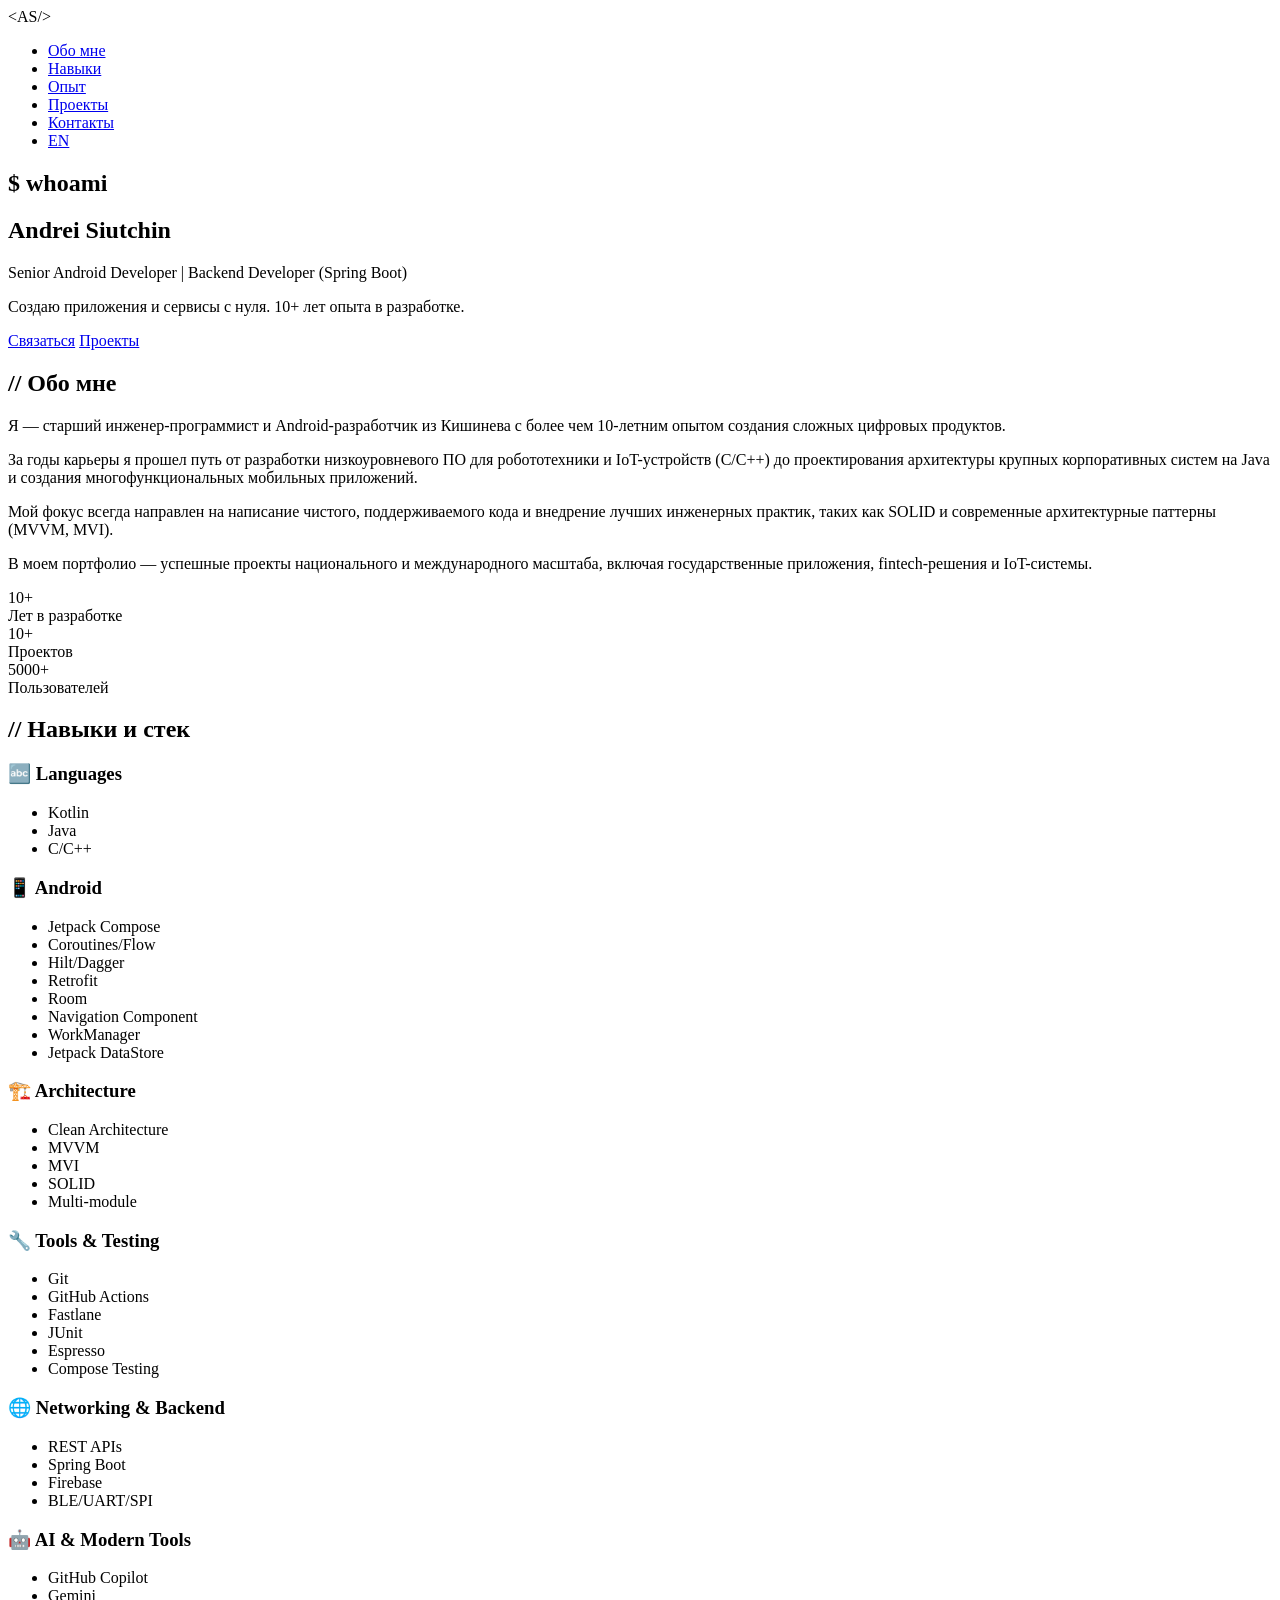
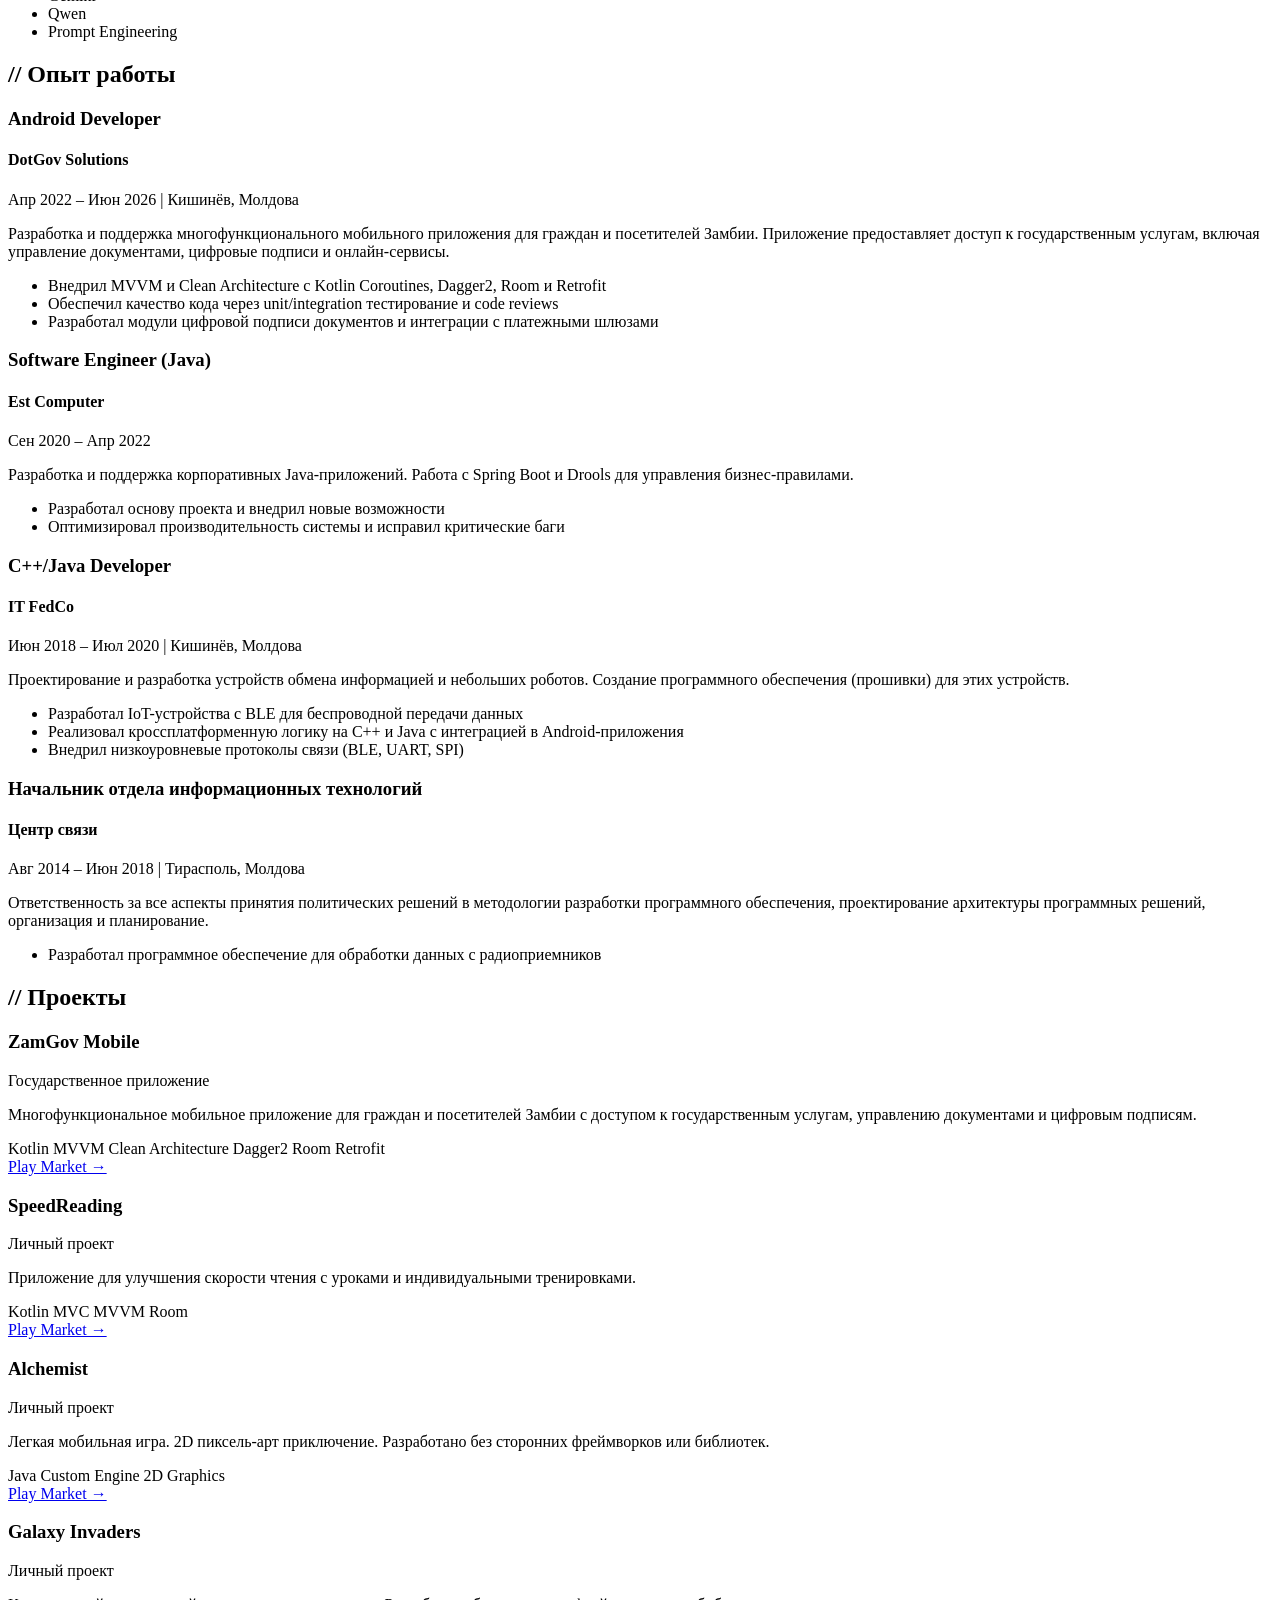
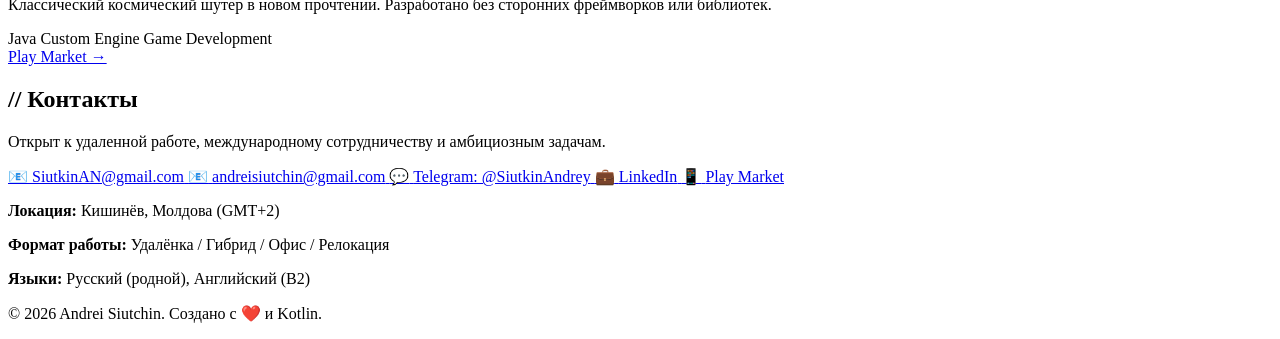
==== ru/index.html @ 3bee0f53 "Add personal portfolio HTML file This HTML file serves as a personal portfolio for Andrei Siutchin, " ====
<!DOCTYPE html>
<html lang="ru">
<head>
    <meta charset="UTF-8">
    <meta name="viewport" content="width=device-width, initial-scale=1.0">
    <meta name="description" content="Andrei Siutchin - Senior Android Developer с 10+ летним опытом. Kotlin, Java, Clean Architecture, IoT.">
    <title>Andrei Siutchin - Senior Android Developer</title>
    <link rel="stylesheet" href="style.css">
</head>
<body>
    <header>
        <nav>
            <div class="logo">&lt;AS/&gt;</div>
            <ul class="nav-links">
                <li><a href="#about">Обо мне</a></li>
                <li><a href="#skills">Навыки</a></li>
                <li><a href="#experience">Опыт</a></li>
                <li><a href="#projects">Проекты</a></li>
                <li><a href="#contact">Контакты</a></li>
                <li><a href="../index.html" class="lang-switch">EN</a></li>
            </ul>
        </nav>
    </header>

    <section id="hero" class="hero">
        <div class="hero-content">
            <h1 class="terminal-prompt">$ whoami</h1>
            <h2>Andrei Siutchin</h2>
            <p class="tagline">Senior Android Developer | Backend Developer (Spring Boot)</p>
            <p class="subtitle">Создаю приложения и сервисы с нуля. 10+ лет опыта в разработке.</p>
            <div class="cta-buttons">
                <a href="#contact" class="btn btn-primary">Связаться</a>
                <a href="#projects" class="btn btn-secondary">Проекты</a>
            </div>
        </div>
    </section>

    <section id="about" class="about">
        <div class="container">
            <h2 class="section-title"><span class="comment">// Обо мне</span></h2>
            <div class="about-content">
                <div class="about-text">
                    <p>Я — старший инженер-программист и Android-разработчик из Кишинева с более чем 10-летним опытом создания сложных цифровых продуктов.</p>
                    <p>За годы карьеры я прошел путь от разработки низкоуровневого ПО для робототехники и IoT-устройств (C/C++) до проектирования архитектуры крупных корпоративных систем на Java и создания многофункциональных мобильных приложений.</p>
                    <p>Мой фокус всегда направлен на написание чистого, поддерживаемого кода и внедрение лучших инженерных практик, таких как SOLID и современные архитектурные паттерны (MVVM, MVI).</p>
                    <p>В моем портфолио — успешные проекты национального и международного масштаба, включая государственные приложения, fintech-решения и IoT-системы.</p>
                </div>
                <div class="about-stats">
                    <div class="stat-card">
                        <div class="stat-number">10+</div>
                        <div class="stat-label">Лет в разработке</div>
                    </div>
                    <div class="stat-card">
                        <div class="stat-number">10+</div>
                        <div class="stat-label">Проектов</div>
                    </div>
                    <div class="stat-card">
                        <div class="stat-number">5000+</div>
                        <div class="stat-label">Пользователей</div>
                    </div>
                </div>
            </div>
        </div>
    </section>

    <section id="skills" class="skills">
        <div class="container">
            <h2 class="section-title"><span class="comment">// Навыки и стек</span></h2>
            <div class="skills-grid">
                <div class="skill-category">
                    <h3>🔤 Languages</h3>
                    <ul>
                        <li>Kotlin</li>
                        <li>Java</li>
                        <li>C/C++</li>
                    </ul>
                </div>
                <div class="skill-category">
                    <h3>📱 Android</h3>
                    <ul>
                        <li>Jetpack Compose</li>
                        <li>Coroutines/Flow</li>
                        <li>Hilt/Dagger</li>
                        <li>Retrofit</li>
                        <li>Room</li>
                        <li>Navigation Component</li>
                        <li>WorkManager</li>
                        <li>Jetpack DataStore</li>
                    </ul>
                </div>
                <div class="skill-category">
                    <h3>🏗️ Architecture</h3>
                    <ul>
                        <li>Clean Architecture</li>
                        <li>MVVM</li>
                        <li>MVI</li>
                        <li>SOLID</li>
                        <li>Multi-module</li>
                    </ul>
                </div>
                <div class="skill-category">
                    <h3>🔧 Tools & Testing</h3>
                    <ul>
                        <li>Git</li>
                        <li>GitHub Actions</li>
                        <li>Fastlane</li>
                        <li>JUnit</li>
                        <li>Espresso</li>
                        <li>Compose Testing</li>
                    </ul>
                </div>
                <div class="skill-category">
                    <h3>🌐 Networking & Backend</h3>
                    <ul>
                        <li>REST APIs</li>
                        <li>Spring Boot</li>
                        <li>Firebase</li>
                        <li>BLE/UART/SPI</li>
                    </ul>
                </div>
                <div class="skill-category">
                    <h3>🤖 AI & Modern Tools</h3>
                    <ul>
                        <li>GitHub Copilot</li>
                        <li>Gemini</li>
                        <li>Qwen</li>
                        <li>Prompt Engineering</li>
                    </ul>
                </div>
            </div>
        </div>
    </section>

    <section id="experience" class="experience">
        <div class="container">
            <h2 class="section-title"><span class="comment">// Опыт работы</span></h2>
            <div class="timeline">
                <div class="timeline-item">
                    <div class="timeline-marker"></div>
                    <div class="timeline-content">
                        <h3>Android Developer</h3>
                        <h4>DotGov Solutions</h4>
                        <span class="date">Апр 2022 – Июн 2026 | Кишинёв, Молдова</span>
                        <p>Разработка и поддержка многофункционального мобильного приложения для граждан и посетителей Замбии. Приложение предоставляет доступ к государственным услугам, включая управление документами, цифровые подписи и онлайн-сервисы.</p>
                        <ul class="achievements">
                            <li>Внедрил MVVM и Clean Architecture с Kotlin Coroutines, Dagger2, Room и Retrofit</li>
                            <li>Обеспечил качество кода через unit/integration тестирование и code reviews</li>
                            <li>Разработал модули цифровой подписи документов и интеграции с платежными шлюзами</li>
                        </ul>
                    </div>
                </div>

                <div class="timeline-item">
                    <div class="timeline-marker"></div>
                    <div class="timeline-content">
                        <h3>Software Engineer (Java)</h3>
                        <h4>Est Computer</h4>
                        <span class="date">Сен 2020 – Апр 2022</span>
                        <p>Разработка и поддержка корпоративных Java-приложений. Работа с Spring Boot и Drools для управления бизнес-правилами.</p>
                        <ul class="achievements">
                            <li>Разработал основу проекта и внедрил новые возможности</li>
                            <li>Оптимизировал производительность системы и исправил критические баги</li>
                        </ul>
                    </div>
                </div>

                <div class="timeline-item">
                    <div class="timeline-marker"></div>
                    <div class="timeline-content">
                        <h3>C++/Java Developer</h3>
                        <h4>IT FedCo</h4>
                        <span class="date">Июн 2018 – Июл 2020 | Кишинёв, Молдова</span>
                        <p>Проектирование и разработка устройств обмена информацией и небольших роботов. Создание программного обеспечения (прошивки) для этих устройств.</p>
                        <ul class="achievements">
                            <li>Разработал IoT-устройства с BLE для беспроводной передачи данных</li>
                            <li>Реализовал кроссплатформенную логику на C++ и Java с интеграцией в Android-приложения</li>
                            <li>Внедрил низкоуровневые протоколы связи (BLE, UART, SPI)</li>
                        </ul>
                    </div>
                </div>

                <div class="timeline-item">
                    <div class="timeline-marker"></div>
                    <div class="timeline-content">
                        <h3>Начальник отдела информационных технологий</h3>
                        <h4>Центр связи</h4>
                        <span class="date">Авг 2014 – Июн 2018 | Тирасполь, Молдова</span>
                        <p>Ответственность за все аспекты принятия политических решений в методологии разработки программного обеспечения, проектирование архитектуры программных решений, организация и планирование.</p>
                        <ul class="achievements">
                            <li>Разработал программное обеспечение для обработки данных с радиоприемников</li>
                        </ul>
                    </div>
                </div>
            </div>
        </div>
    </section>

    <section id="projects" class="projects">
        <div class="container">
            <h2 class="section-title"><span class="comment">// Проекты</span></h2>
            <div class="projects-grid">
                <div class="project-card">
                    <div class="project-header">
                        <h3>ZamGov Mobile</h3>
                        <span class="project-type">Государственное приложение</span>
                    </div>
                    <p class="project-description">Многофункциональное мобильное приложение для граждан и посетителей Замбии с доступом к государственным услугам, управлению документами и цифровым подписям.</p>
                    <div class="project-tech">
                        <span>Kotlin</span>
                        <span>MVVM</span>
                        <span>Clean Architecture</span>
                        <span>Dagger2</span>
                        <span>Room</span>
                        <span>Retrofit</span>
                    </div>
                    <div class="project-links">
                        <a href="https://play.google.com/store/apps/details?id=net.dotgov.zammobile" target="_blank" class="project-link">Play Market →</a>
                    </div>
                </div>

                <div class="project-card">
                    <div class="project-header">
                        <h3>SpeedReading</h3>
                        <span class="project-type">Личный проект</span>
                    </div>
                    <p class="project-description">Приложение для улучшения скорости чтения с уроками и индивидуальными тренировками.</p>
                    <div class="project-tech">
                        <span>Kotlin</span>
                        <span>MVC</span>
                        <span>MVVM</span>
                        <span>Room</span>
                    </div>
                    <div class="project-links">
                        <a href="https://play.google.com/store/apps/developer?id=sandev83" target="_blank" class="project-link">Play Market →</a>
                    </div>
                </div>

                <div class="project-card">
                    <div class="project-header">
                        <h3>Alchemist</h3>
                        <span class="project-type">Личный проект</span>
                    </div>
                    <p class="project-description">Легкая мобильная игра. 2D пиксель-арт приключение. Разработано без сторонних фреймворков или библиотек.</p>
                    <div class="project-tech">
                        <span>Java</span>
                        <span>Custom Engine</span>
                        <span>2D Graphics</span>
                    </div>
                    <div class="project-links">
                        <a href="https://play.google.com/store/apps/developer?id=sandev83" target="_blank" class="project-link">Play Market →</a>
                    </div>
                </div>

                <div class="project-card">
                    <div class="project-header">
                        <h3>Galaxy Invaders</h3>
                        <span class="project-type">Личный проект</span>
                    </div>
                    <p class="project-description">Классический космический шутер в новом прочтении. Разработано без сторонних фреймворков или библиотек.</p>
                    <div class="project-tech">
                        <span>Java</span>
                        <span>Custom Engine</span>
                        <span>Game Development</span>
                    </div>
                    <div class="project-links">
                        <a href="https://play.google.com/store/apps/developer?id=sandev83" target="_blank" class="project-link">Play Market →</a>
                    </div>
                </div>
            </div>
        </div>
    </section>

    <section id="contact" class="contact">
        <div class="container">
            <h2 class="section-title"><span class="comment">// Контакты</span></h2>
            <div class="contact-content">
                <p class="contact-intro">Открыт к удаленной работе, международному сотрудничеству и амбициозным задачам.</p>
                <div class="contact-links">
                    <a href="mailto:SiutkinAN@gmail.com" class="contact-link">
                        <span class="contact-icon">📧</span>
                        <span>SiutkinAN@gmail.com</span>
                    </a>
                    <a href="mailto:andreisiutchin@gmail.com" class="contact-link">
                        <span class="contact-icon">📧</span>
                        <span>andreisiutchin@gmail.com</span>
                    </a>
                    <a href="https://t.me/SiutkinAndrey" target="_blank" class="contact-link">
                        <span class="contact-icon">💬</span>
                        <span>Telegram: @SiutkinAndrey</span>
                    </a>
                    <a href="https://linkedin.com/in/andrey-siutkin-developer" target="_blank" class="contact-link">
                        <span class="contact-icon">💼</span>
                        <span>LinkedIn</span>
                    </a>
                    <a href="https://play.google.com/store/apps/developer?id=sandev83" target="_blank" class="contact-link">
                        <span class="contact-icon">📱</span>
                        <span>Play Market</span>
                    </a>
                </div>
                <div class="contact-info">
                    <p><strong>Локация:</strong> Кишинёв, Молдова (GMT+2)</p>
                    <p><strong>Формат работы:</strong> Удалёнка / Гибрид / Офис / Релокация</p>
                    <p><strong>Языки:</strong> Русский (родной), Английский (B2)</p>
                </div>
            </div>
        </div>
    </section>

    <footer>
        <div class="container">
            <p>&copy; 2026 Andrei Siutchin. Создано с ❤️ и Kotlin.</p>
        </div>
    </footer>

    <script src="script.js"></script>
</body>
</html>
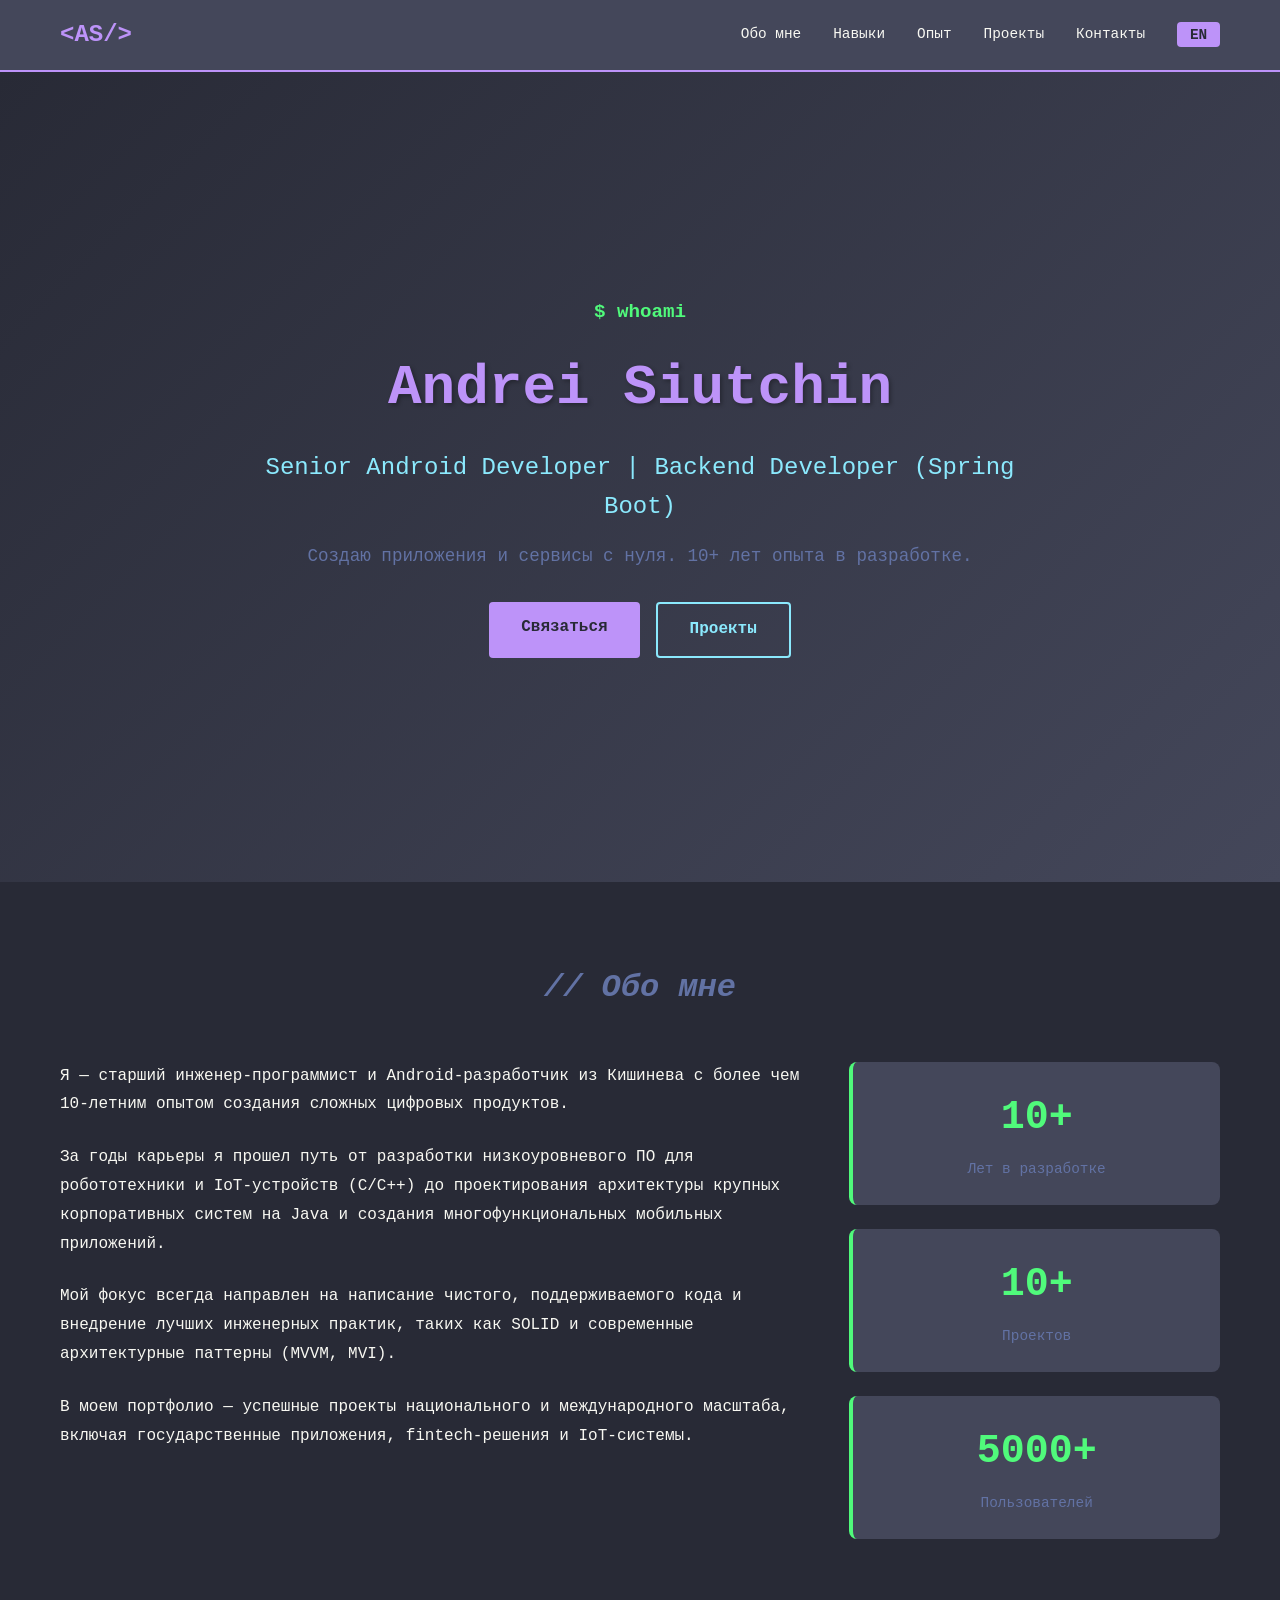
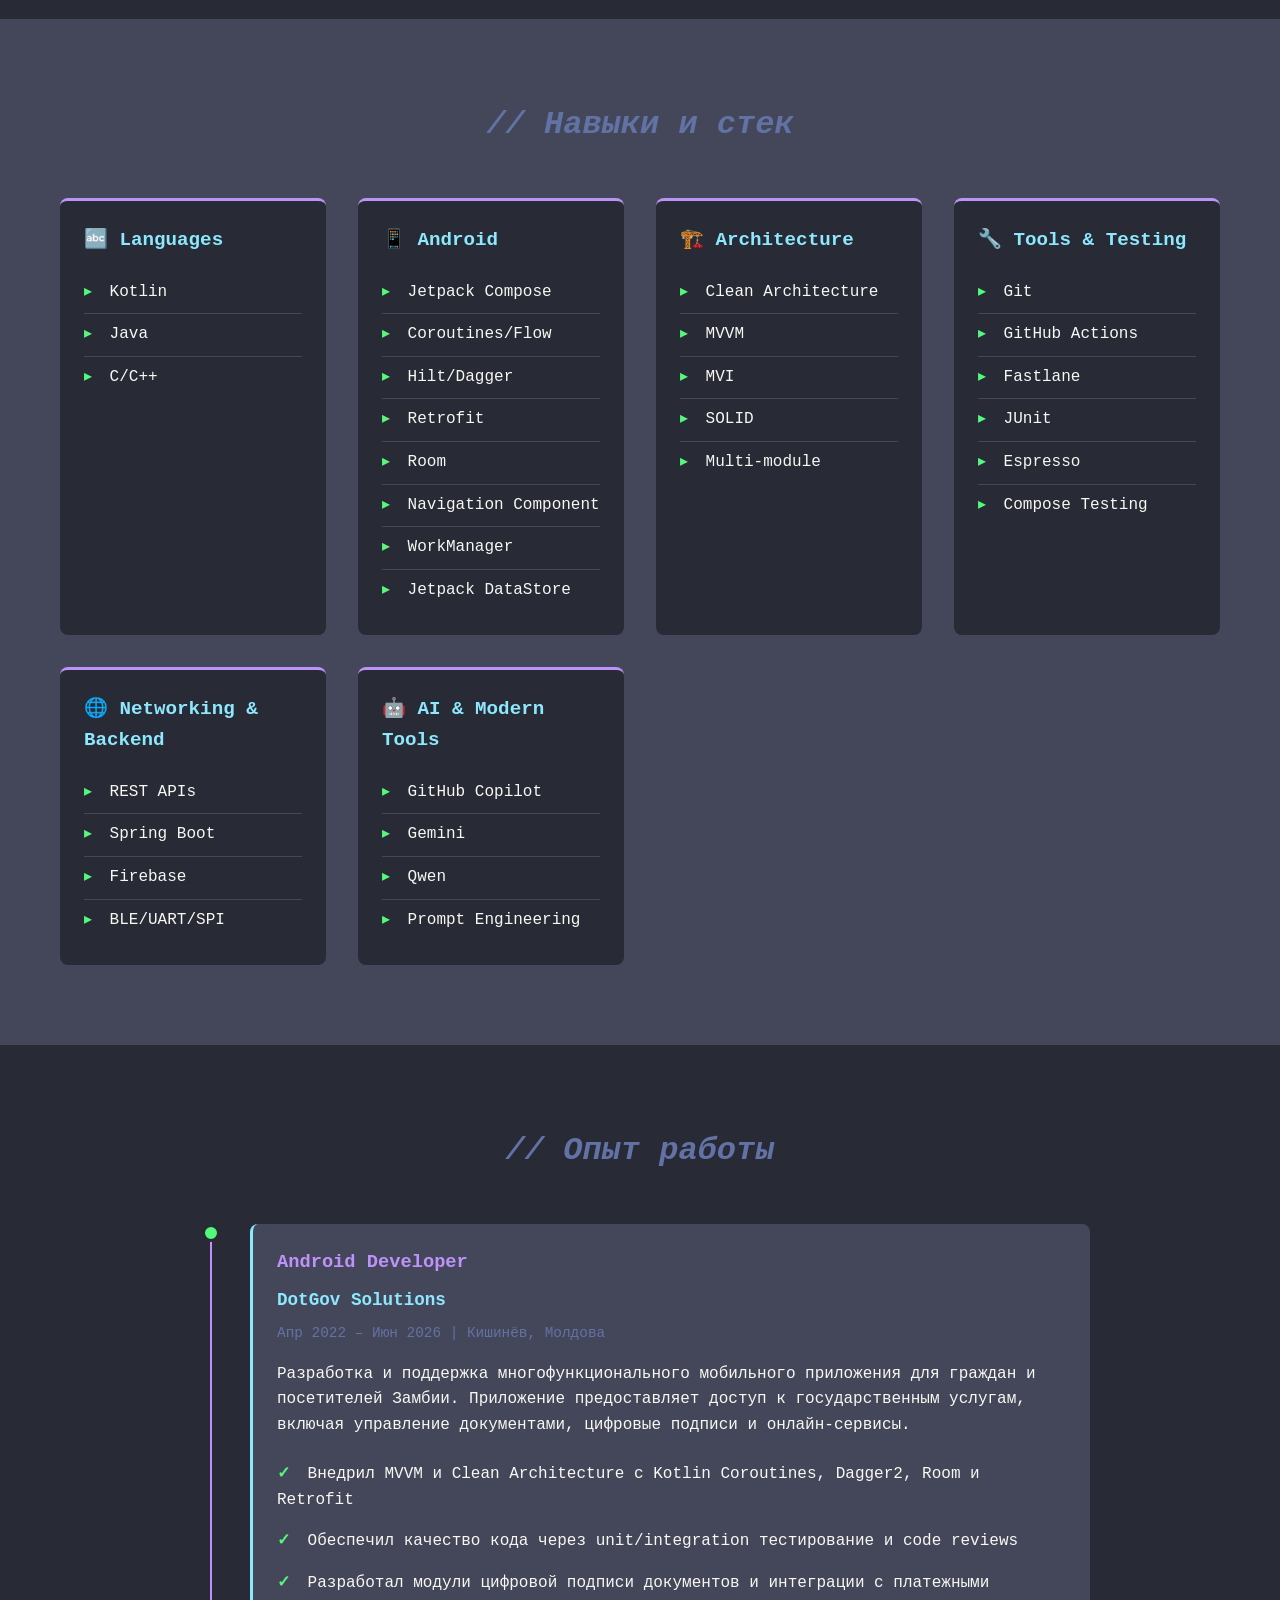
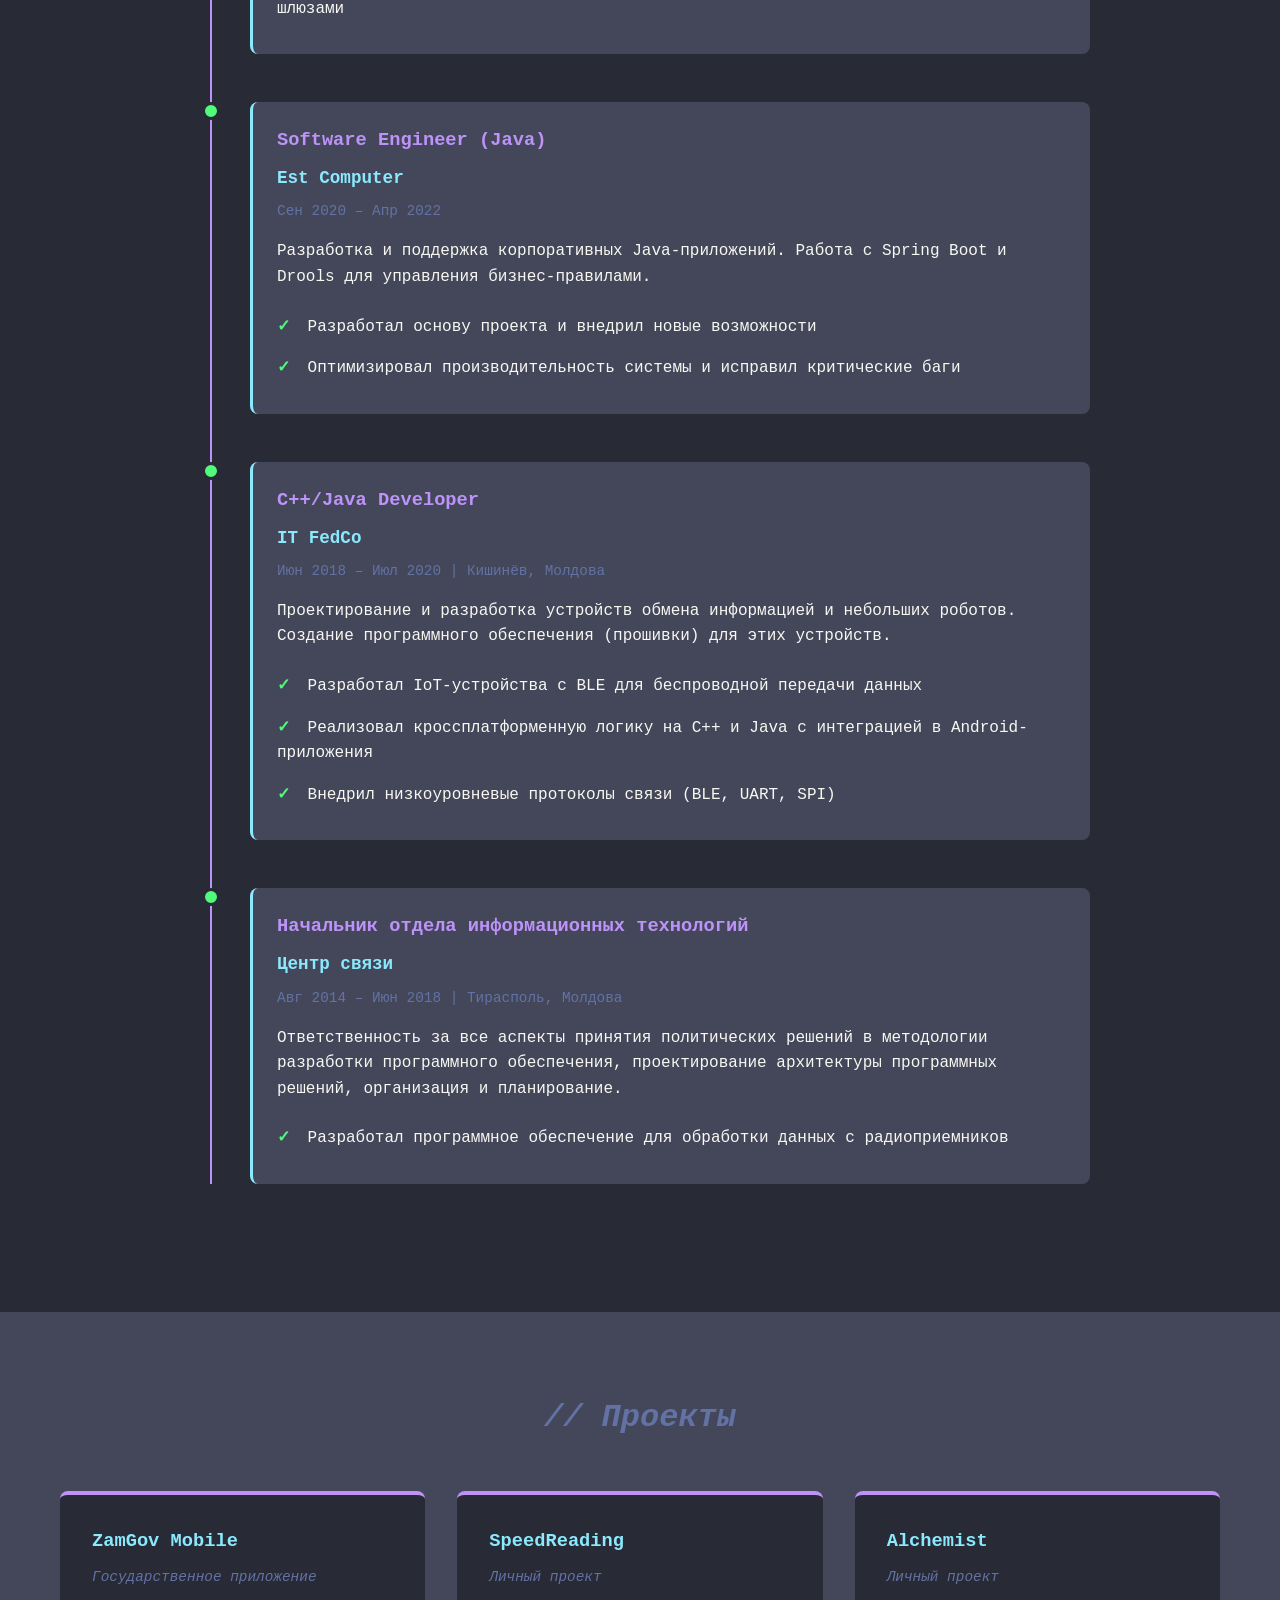
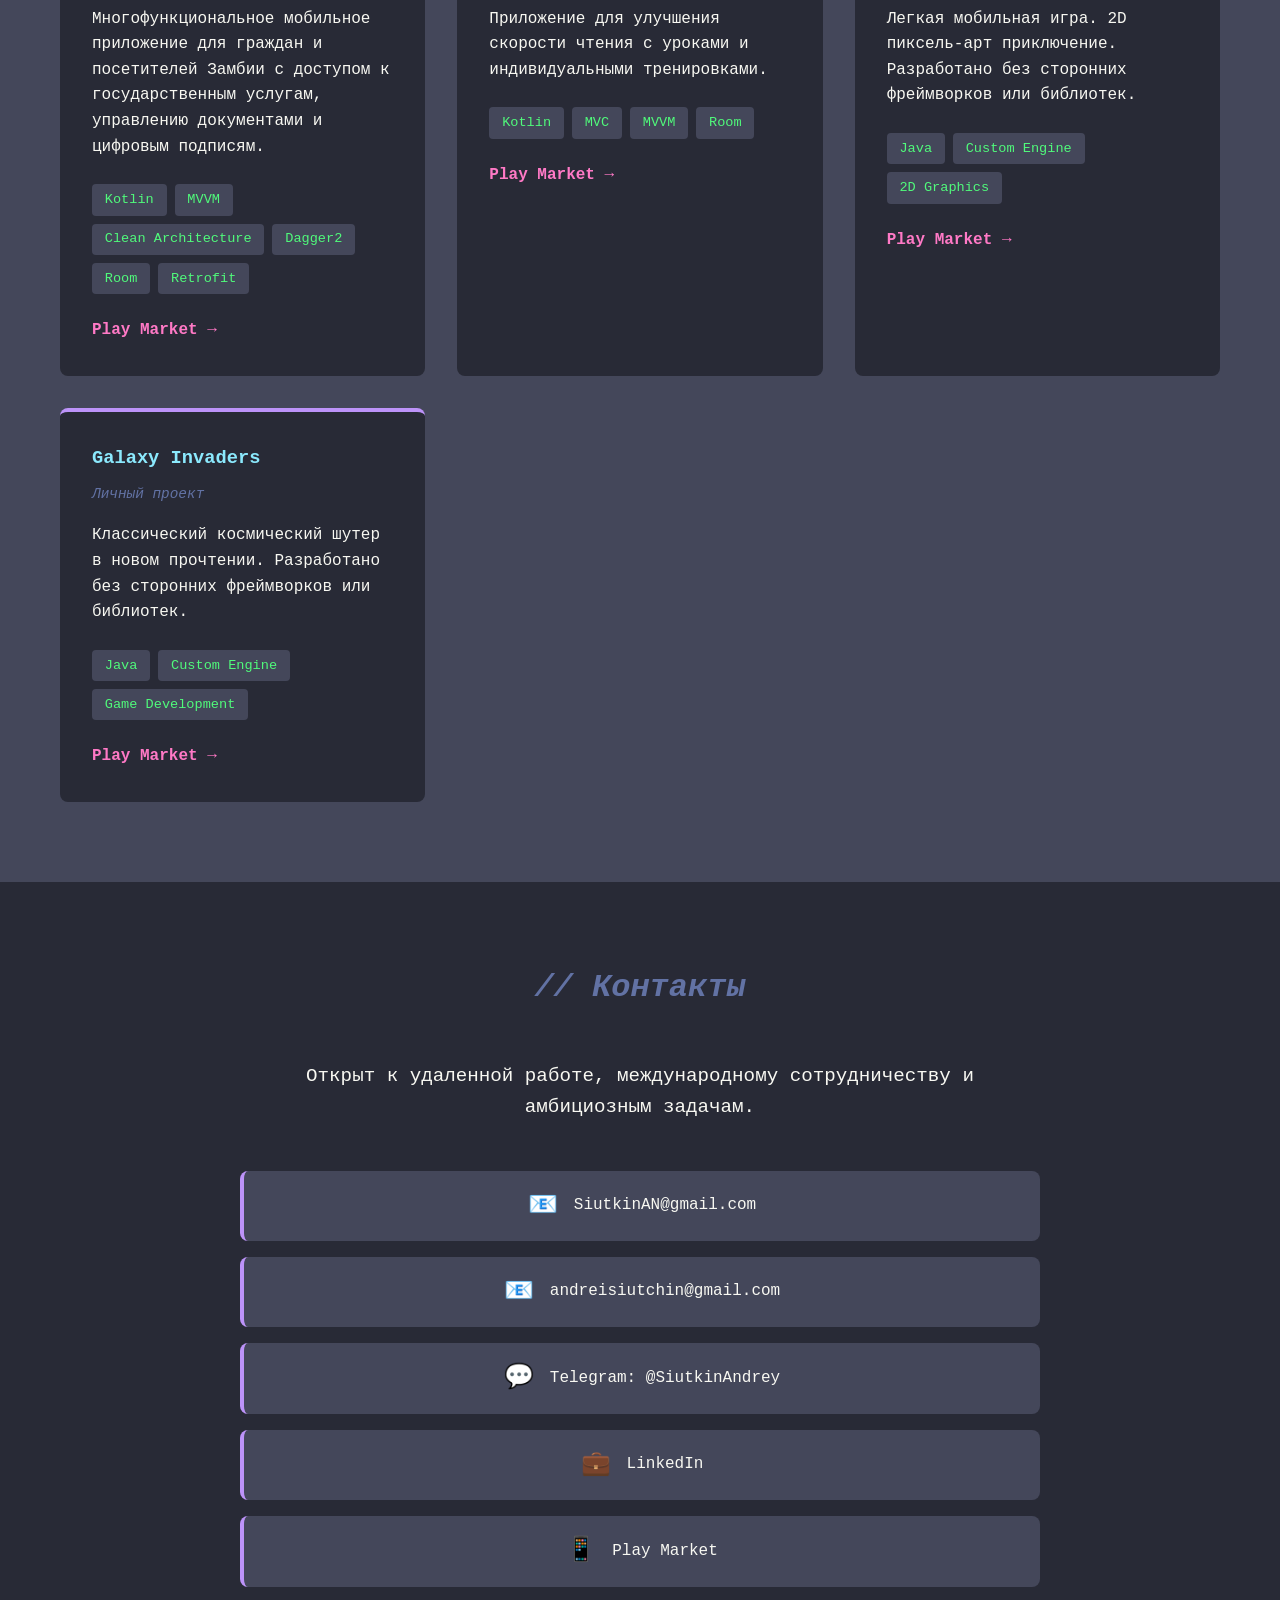
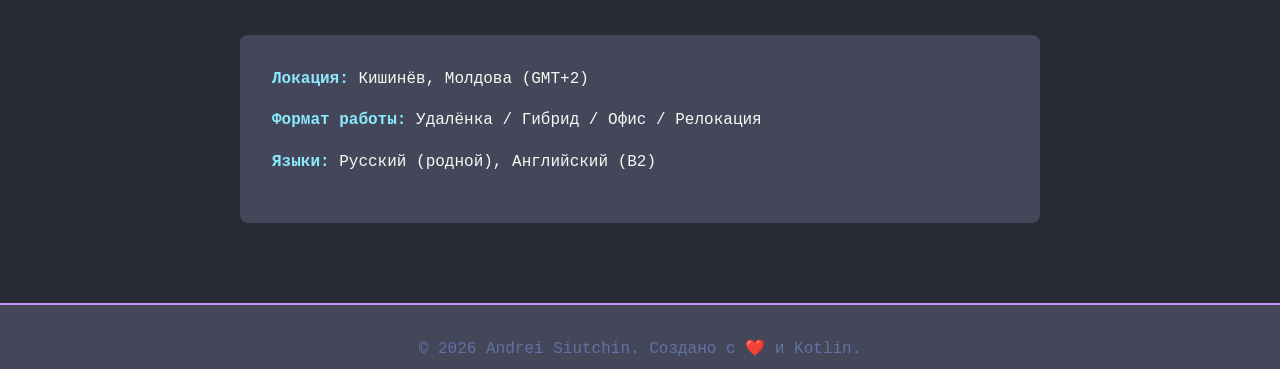
==== commit 8f55b9eb: "Update stylesheet and script paths in index.html" ====
--- a/ru/index.html
+++ b/ru/index.html
@@ -5,7 +5,7 @@
     <meta name="viewport" content="width=device-width, initial-scale=1.0">
     <meta name="description" content="Andrei Siutchin - Senior Android Developer с 10+ летним опытом. Kotlin, Java, Clean Architecture, IoT.">
     <title>Andrei Siutchin - Senior Android Developer</title>
-    <link rel="stylesheet" href="style.css">
+    <link rel="stylesheet" href="../style.css">
 </head>
 <body>
     <header>
@@ -312,6 +312,6 @@
         </div>
     </footer>
 
-    <script src="script.js"></script>
+    <script src="../script.js"></script>
 </body>
 </html>
--- a/style.css
+++ b/style.css
@@ -0,0 +1,577 @@
+/* Dracula Theme Color Palette */
+:root {
+    --bg: #282a36;
+    --current-line: #44475a;
+    --fg: #f8f8f2;
+    --comment: #6272a4;
+    --cyan: #8be9fd;
+    --green: #50fa7b;
+    --orange: #ffb86c;
+    --pink: #ff79c6;
+    --purple: #bd93f9;
+    --red: #ff5555;
+    --yellow: #f1fa8c;
+}
+
+* {
+    margin: 0;
+    padding: 0;
+    box-sizing: border-box;
+}
+
+body {
+    font-family: 'JetBrains Mono', 'Fira Code', 'Courier New', monospace;
+    background-color: var(--bg);
+    color: var(--fg);
+    line-height: 1.6;
+    overflow-x: hidden;
+}
+
+.container {
+    max-width: 1200px;
+    margin: 0 auto;
+    padding: 0 20px;
+}
+
+/* Header & Navigation */
+header {
+    background-color: var(--current-line);
+    padding: 1rem 0;
+    position: sticky;
+    top: 0;
+    z-index: 100;
+    border-bottom: 2px solid var(--purple);
+}
+
+nav {
+    max-width: 1200px;
+    margin: 0 auto;
+    padding: 0 20px;
+    display: flex;
+    justify-content: space-between;
+    align-items: center;
+}
+
+.logo {
+    font-size: 1.5rem;
+    font-weight: bold;
+    color: var(--purple);
+}
+
+.nav-links {
+    display: flex;
+    list-style: none;
+    gap: 2rem;
+    align-items: center;
+}
+
+.nav-links a {
+    color: var(--fg);
+    text-decoration: none;
+    transition: color 0.3s;
+    font-size: 0.9rem;
+}
+
+.nav-links a:hover {
+    color: var(--cyan);
+}
+
+.lang-switch {
+    background-color: var(--purple);
+    color: var(--bg) !important;
+    padding: 0.3rem 0.8rem;
+    border-radius: 4px;
+    font-weight: bold;
+}
+
+.lang-switch:hover {
+    background-color: var(--pink);
+    color: var(--bg) !important;
+}
+
+/* Hero Section */
+.hero {
+    min-height: 90vh;
+    display: flex;
+    align-items: center;
+    justify-content: center;
+    padding: 2rem;
+    background: linear-gradient(135deg, var(--bg) 0%, var(--current-line) 100%);
+}
+
+.hero-content {
+    text-align: center;
+    max-width: 800px;
+}
+
+.terminal-prompt {
+    color: var(--green);
+    font-size: 1.2rem;
+    margin-bottom: 1rem;
+    text-align: left;
+    display: inline-block;
+}
+
+.hero h2 {
+    font-size: 3.5rem;
+    color: var(--purple);
+    margin-bottom: 1rem;
+    text-shadow: 2px 2px 4px rgba(0, 0, 0, 0.3);
+}
+
+.tagline {
+    font-size: 1.5rem;
+    color: var(--cyan);
+    margin-bottom: 1rem;
+}
+
+.subtitle {
+    font-size: 1.1rem;
+    color: var(--comment);
+    margin-bottom: 2rem;
+}
+
+.cta-buttons {
+    display: flex;
+    gap: 1rem;
+    justify-content: center;
+    flex-wrap: wrap;
+}
+
+.btn {
+    padding: 0.8rem 2rem;
+    text-decoration: none;
+    border-radius: 4px;
+    font-weight: bold;
+    transition: all 0.3s;
+    font-size: 1rem;
+}
+
+.btn-primary {
+    background-color: var(--purple);
+    color: var(--bg);
+}
+
+.btn-primary:hover {
+    background-color: var(--pink);
+    transform: translateY(-2px);
+    box-shadow: 0 4px 12px rgba(189, 147, 249, 0.4);
+}
+
+.btn-secondary {
+    background-color: transparent;
+    color: var(--cyan);
+    border: 2px solid var(--cyan);
+}
+
+.btn-secondary:hover {
+    background-color: var(--cyan);
+    color: var(--bg);
+    transform: translateY(-2px);
+}
+
+/* Section Titles */
+.section-title {
+    font-size: 2rem;
+    margin-bottom: 3rem;
+    text-align: center;
+}
+
+.comment {
+    color: var(--comment);
+    font-style: italic;
+}
+
+/* About Section */
+.about {
+    padding: 5rem 0;
+    background-color: var(--bg);
+}
+
+.about-content {
+    display: grid;
+    grid-template-columns: 2fr 1fr;
+    gap: 3rem;
+    align-items: start;
+}
+
+.about-text p {
+    margin-bottom: 1.5rem;
+    color: var(--fg);
+    line-height: 1.8;
+}
+
+.about-stats {
+    display: flex;
+    flex-direction: column;
+    gap: 1.5rem;
+}
+
+.stat-card {
+    background-color: var(--current-line);
+    padding: 1.5rem;
+    border-radius: 8px;
+    border-left: 4px solid var(--green);
+    text-align: center;
+}
+
+.stat-number {
+    font-size: 2.5rem;
+    font-weight: bold;
+    color: var(--green);
+    margin-bottom: 0.5rem;
+}
+
+.stat-label {
+    color: var(--comment);
+    font-size: 0.9rem;
+}
+
+/* Skills Section */
+.skills {
+    padding: 5rem 0;
+    background-color: var(--current-line);
+}
+
+.skills-grid {
+    display: grid;
+    grid-template-columns: repeat(auto-fit, minmax(250px, 1fr));
+    gap: 2rem;
+}
+
+.skill-category {
+    background-color: var(--bg);
+    padding: 1.5rem;
+    border-radius: 8px;
+    border-top: 3px solid var(--purple);
+}
+
+.skill-category h3 {
+    color: var(--cyan);
+    margin-bottom: 1rem;
+    font-size: 1.2rem;
+}
+
+.skill-category ul {
+    list-style: none;
+}
+
+.skill-category li {
+    padding: 0.5rem 0;
+    color: var(--fg);
+    border-bottom: 1px solid var(--current-line);
+}
+
+.skill-category li:last-child {
+    border-bottom: none;
+}
+
+.skill-category li::before {
+    content: "▸ ";
+    color: var(--green);
+    margin-right: 0.5rem;
+}
+
+/* Experience Section */
+.experience {
+    padding: 5rem 0;
+    background-color: var(--bg);
+}
+
+.timeline {
+    position: relative;
+    max-width: 900px;
+    margin: 0 auto;
+}
+
+.timeline::before {
+    content: '';
+    position: absolute;
+    left: 20px;
+    top: 0;
+    bottom: 0;
+    width: 2px;
+    background-color: var(--purple);
+}
+
+.timeline-item {
+    position: relative;
+    padding-left: 60px;
+    margin-bottom: 3rem;
+}
+
+.timeline-marker {
+    position: absolute;
+    left: 12px;
+    top: 0;
+    width: 18px;
+    height: 18px;
+    border-radius: 50%;
+    background-color: var(--green);
+    border: 3px solid var(--bg);
+}
+
+.timeline-content {
+    background-color: var(--current-line);
+    padding: 1.5rem;
+    border-radius: 8px;
+    border-left: 3px solid var(--cyan);
+}
+
+.timeline-content h3 {
+    color: var(--purple);
+    margin-bottom: 0.5rem;
+}
+
+.timeline-content h4 {
+    color: var(--cyan);
+    margin-bottom: 0.5rem;
+    font-size: 1.1rem;
+}
+
+.date {
+    color: var(--comment);
+    font-size: 0.9rem;
+    display: block;
+    margin-bottom: 1rem;
+}
+
+.timeline-content p {
+    margin-bottom: 1rem;
+    color: var(--fg);
+}
+
+.achievements {
+    list-style: none;
+    margin-top: 1rem;
+}
+
+.achievements li {
+    padding: 0.5rem 0;
+    color: var(--fg);
+}
+
+.achievements li::before {
+    content: "✓ ";
+    color: var(--green);
+    font-weight: bold;
+    margin-right: 0.5rem;
+}
+
+/* Projects Section */
+.projects {
+    padding: 5rem 0;
+    background-color: var(--current-line);
+}
+
+.projects-grid {
+    display: grid;
+    grid-template-columns: repeat(auto-fit, minmax(300px, 1fr));
+    gap: 2rem;
+}
+
+.project-card {
+    background-color: var(--bg);
+    padding: 2rem;
+    border-radius: 8px;
+    border-top: 4px solid var(--purple);
+    transition: transform 0.3s, box-shadow 0.3s;
+}
+
+.project-card:hover {
+    transform: translateY(-5px);
+    box-shadow: 0 8px 24px rgba(189, 147, 249, 0.3);
+}
+
+.project-header {
+    margin-bottom: 1rem;
+}
+
+.project-header h3 {
+    color: var(--cyan);
+    margin-bottom: 0.5rem;
+}
+
+.project-type {
+    color: var(--comment);
+    font-size: 0.9rem;
+    font-style: italic;
+}
+
+.project-description {
+    color: var(--fg);
+    margin-bottom: 1.5rem;
+    line-height: 1.6;
+}
+
+.project-tech {
+    display: flex;
+    flex-wrap: wrap;
+    gap: 0.5rem;
+    margin-bottom: 1.5rem;
+}
+
+.project-tech span {
+    background-color: var(--current-line);
+    color: var(--green);
+    padding: 0.3rem 0.8rem;
+    border-radius: 4px;
+    font-size: 0.85rem;
+}
+
+.project-links {
+    display: flex;
+    gap: 1rem;
+}
+
+.project-link {
+    color: var(--pink);
+    text-decoration: none;
+    font-weight: bold;
+    transition: color 0.3s;
+}
+
+.project-link:hover {
+    color: var(--purple);
+}
+
+/* Contact Section */
+.contact {
+    padding: 5rem 0;
+    background-color: var(--bg);
+}
+
+.contact-content {
+    max-width: 800px;
+    margin: 0 auto;
+    text-align: center;
+}
+
+.contact-intro {
+    font-size: 1.2rem;
+    color: var(--fg);
+    margin-bottom: 3rem;
+}
+
+.contact-links {
+    display: flex;
+    flex-direction: column;
+    gap: 1rem;
+    margin-bottom: 3rem;
+}
+
+.contact-link {
+    display: flex;
+    align-items: center;
+    justify-content: center;
+    gap: 1rem;
+    background-color: var(--current-line);
+    padding: 1rem 2rem;
+    border-radius: 8px;
+    text-decoration: none;
+    color: var(--fg);
+    transition: all 0.3s;
+    border-left: 4px solid var(--purple);
+}
+
+.contact-link:hover {
+    background-color: var(--purple);
+    color: var(--bg);
+    transform: translateX(5px);
+}
+
+.contact-icon {
+    font-size: 1.5rem;
+}
+
+.contact-info {
+    background-color: var(--current-line);
+    padding: 2rem;
+    border-radius: 8px;
+    text-align: left;
+}
+
+.contact-info p {
+    margin-bottom: 1rem;
+    color: var(--fg);
+}
+
+.contact-info strong {
+    color: var(--cyan);
+}
+
+/* Footer */
+footer {
+    background-color: var(--current-line);
+    padding: 2rem 0;
+    text-align: center;
+    border-top: 2px solid var(--purple);
+}
+
+footer p {
+    color: var(--comment);
+}
+
+/* Responsive Design */
+@media (max-width: 768px) {
+    .nav-links {
+        gap: 1rem;
+        font-size: 0.8rem;
+    }
+
+    .hero h2 {
+        font-size: 2.5rem;
+    }
+
+    .tagline {
+        font-size: 1.2rem;
+    }
+
+    .about-content {
+        grid-template-columns: 1fr;
+    }
+
+    .about-stats {
+        flex-direction: row;
+        flex-wrap: wrap;
+    }
+
+    .stat-card {
+        flex: 1;
+        min-width: 150px;
+    }
+
+    .skills-grid {
+        grid-template-columns: 1fr;
+    }
+
+    .projects-grid {
+        grid-template-columns: 1fr;
+    }
+
+    .timeline::before {
+        left: 10px;
+    }
+
+    .timeline-item {
+        padding-left: 40px;
+    }
+
+    .timeline-marker {
+        left: 2px;
+    }
+}
+
+@media (max-width: 480px) {
+    .hero h2 {
+        font-size: 2rem;
+    }
+
+    .cta-buttons {
+        flex-direction: column;
+    }
+
+    .btn {
+        width: 100%;
+    }
+}
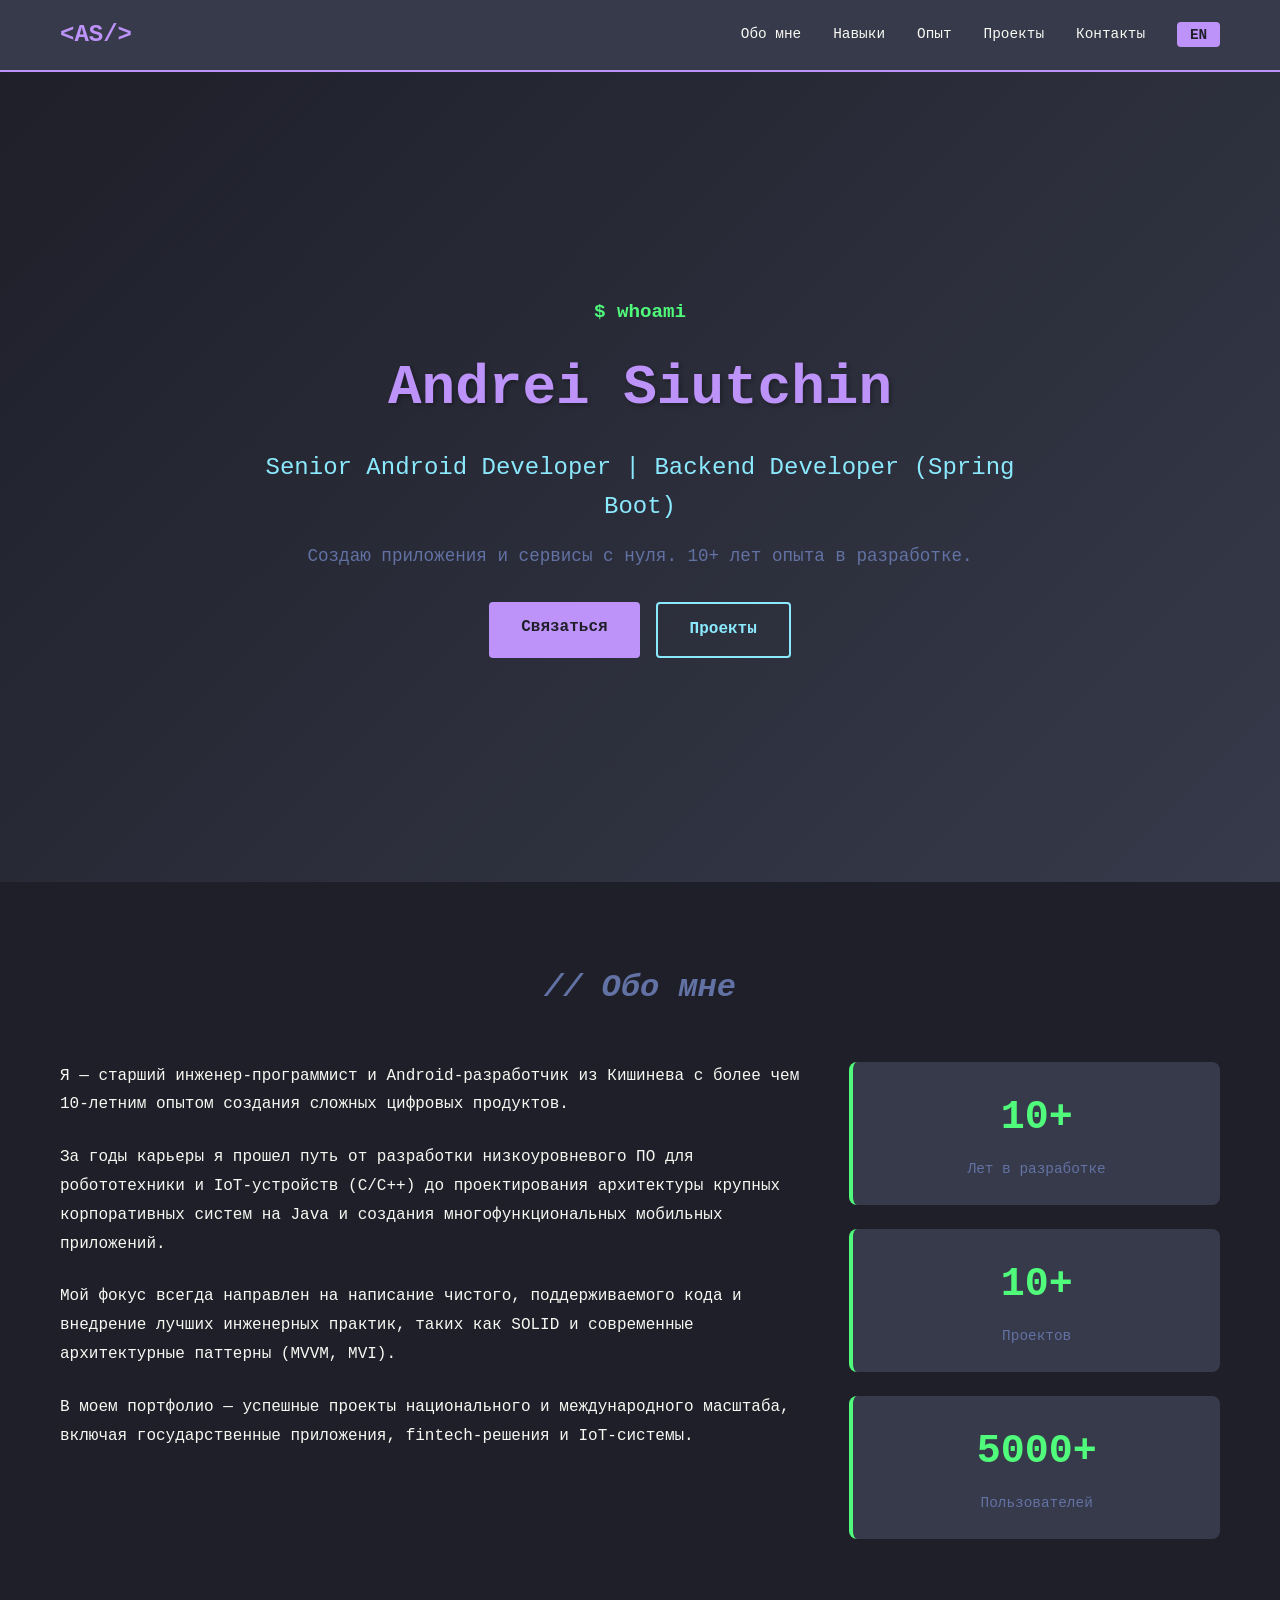
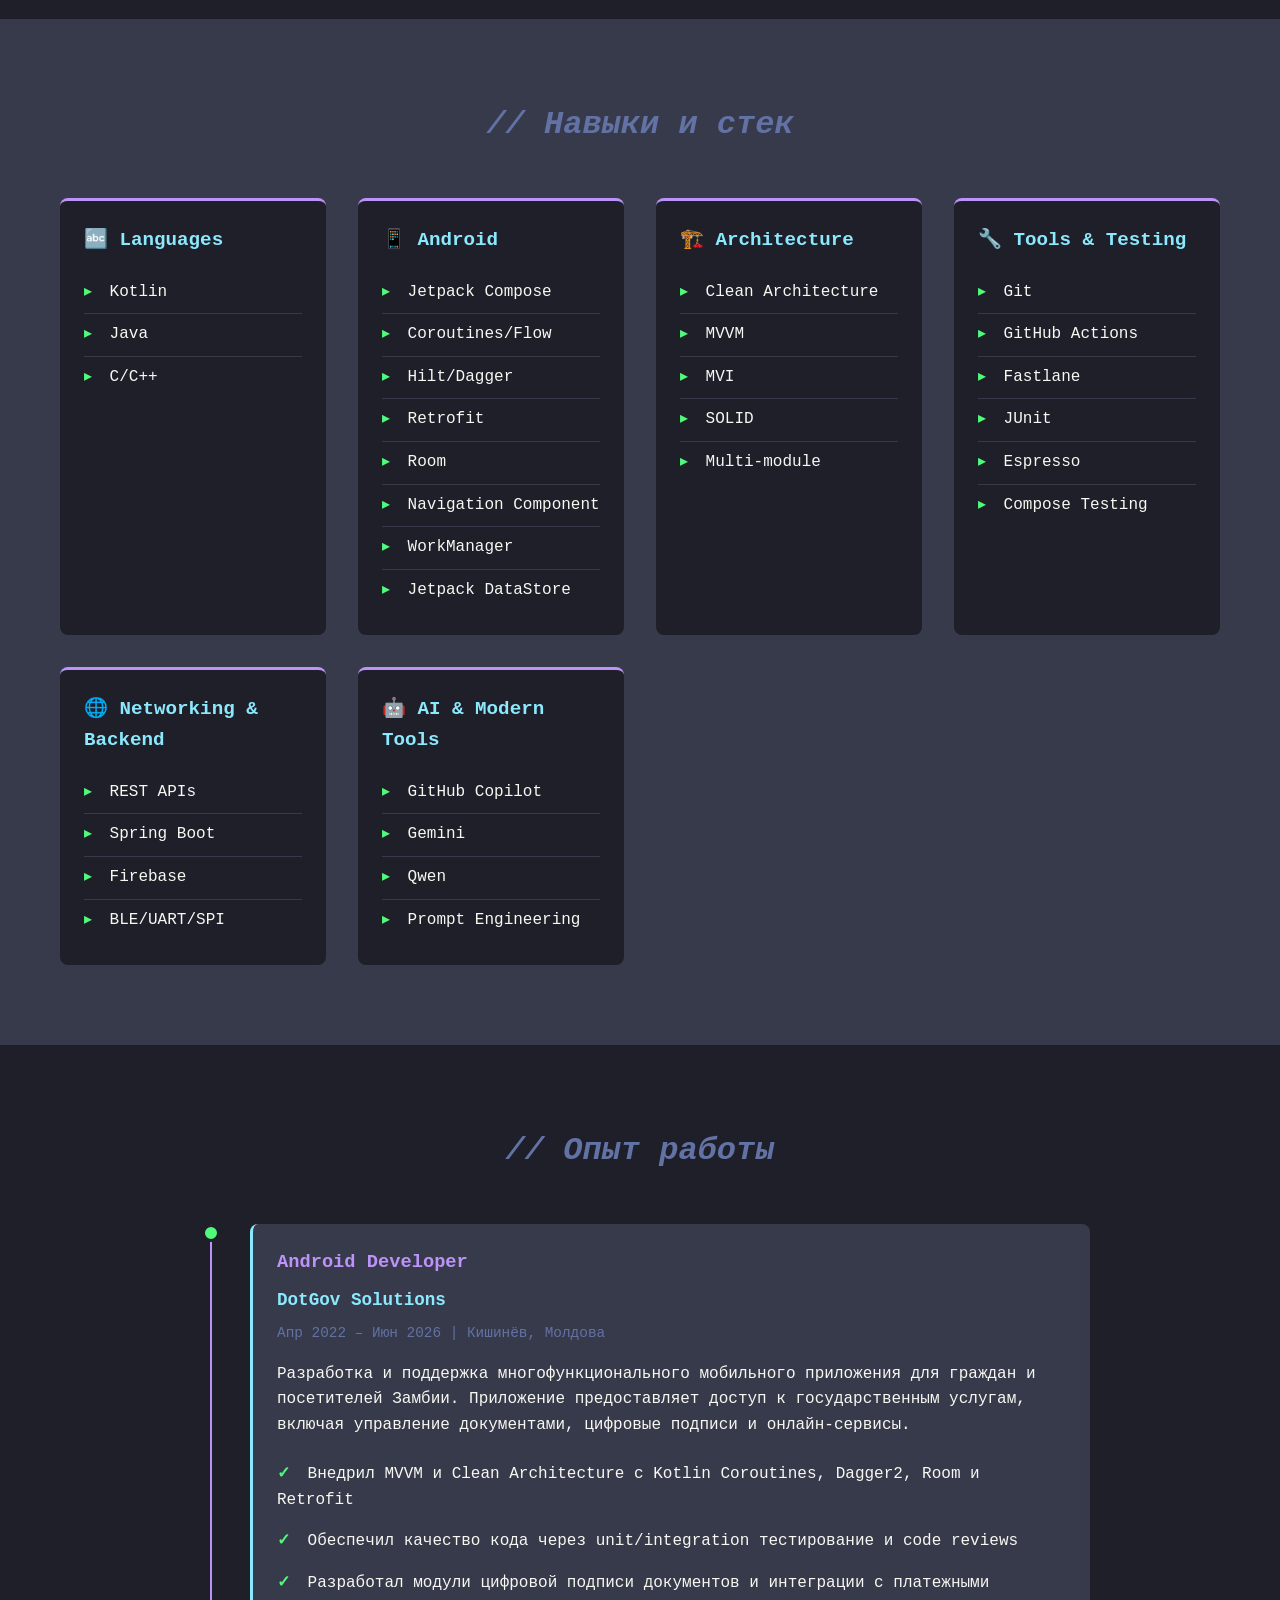
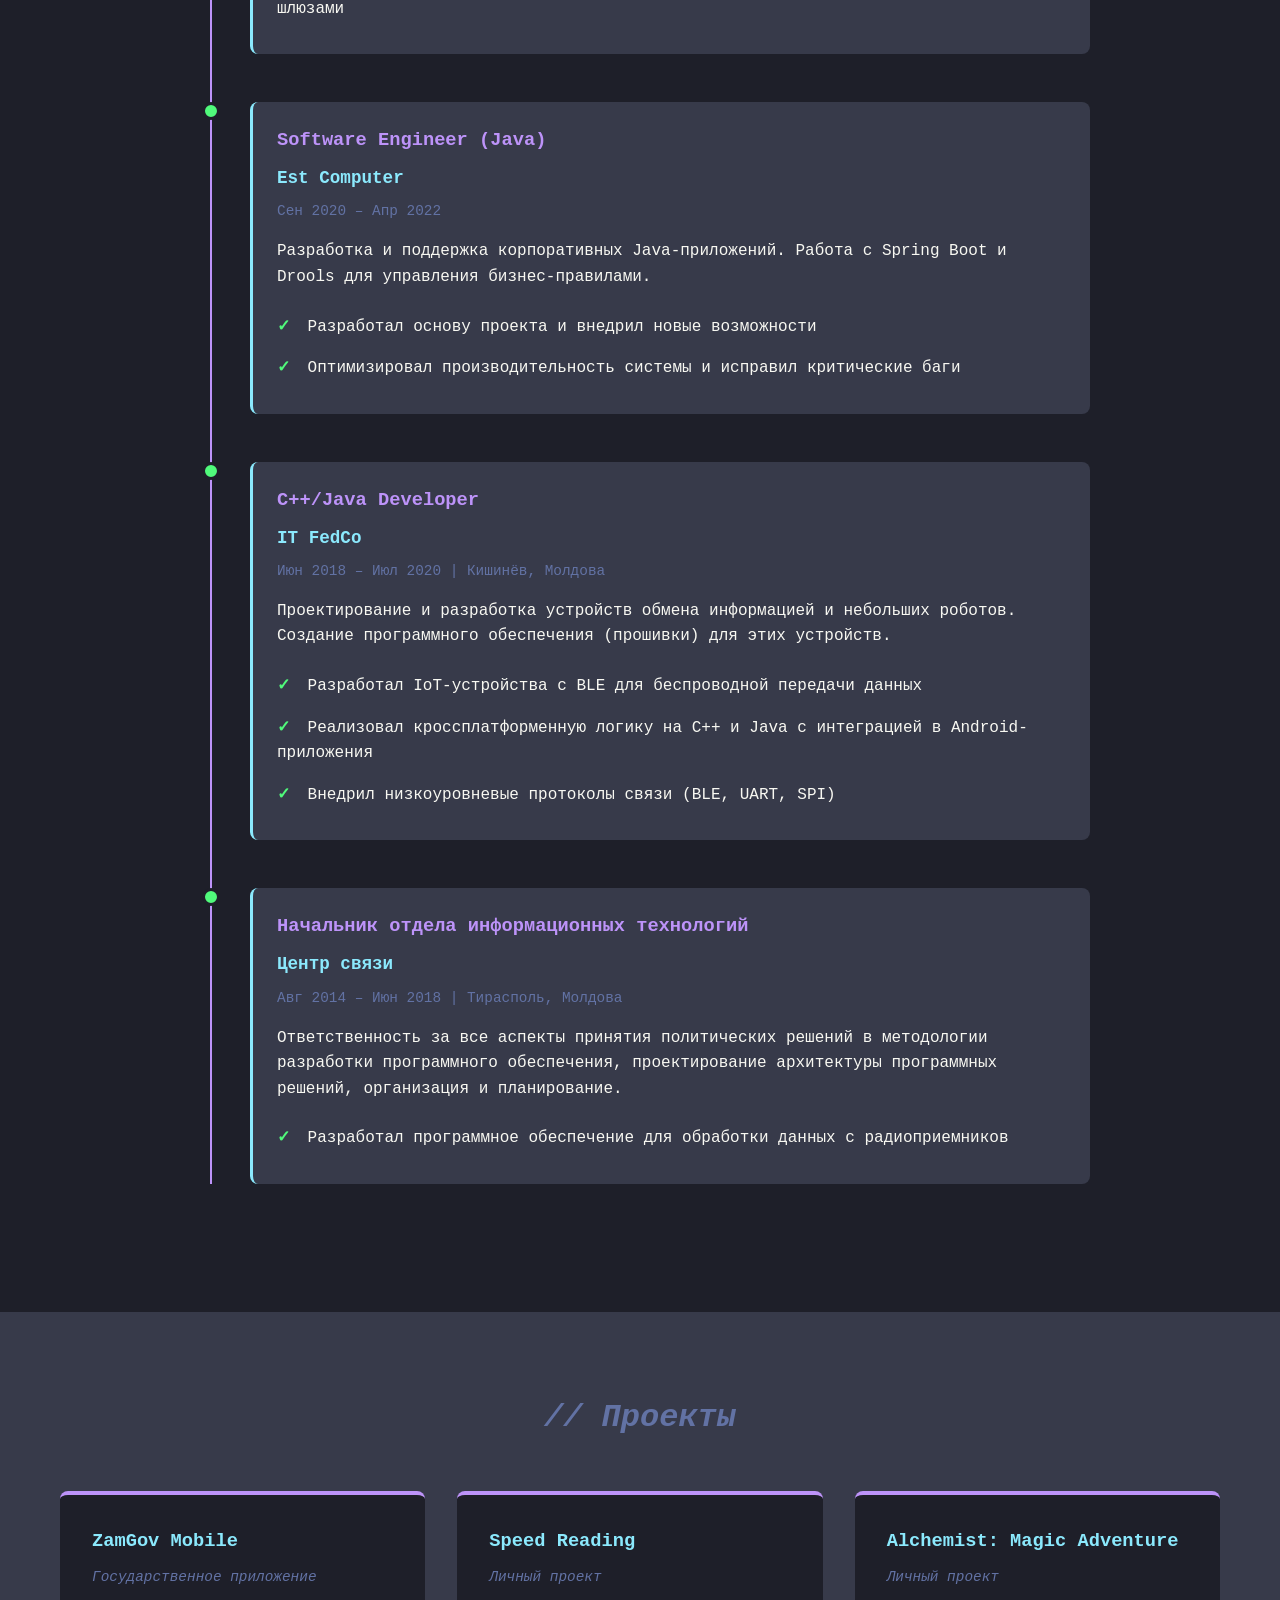
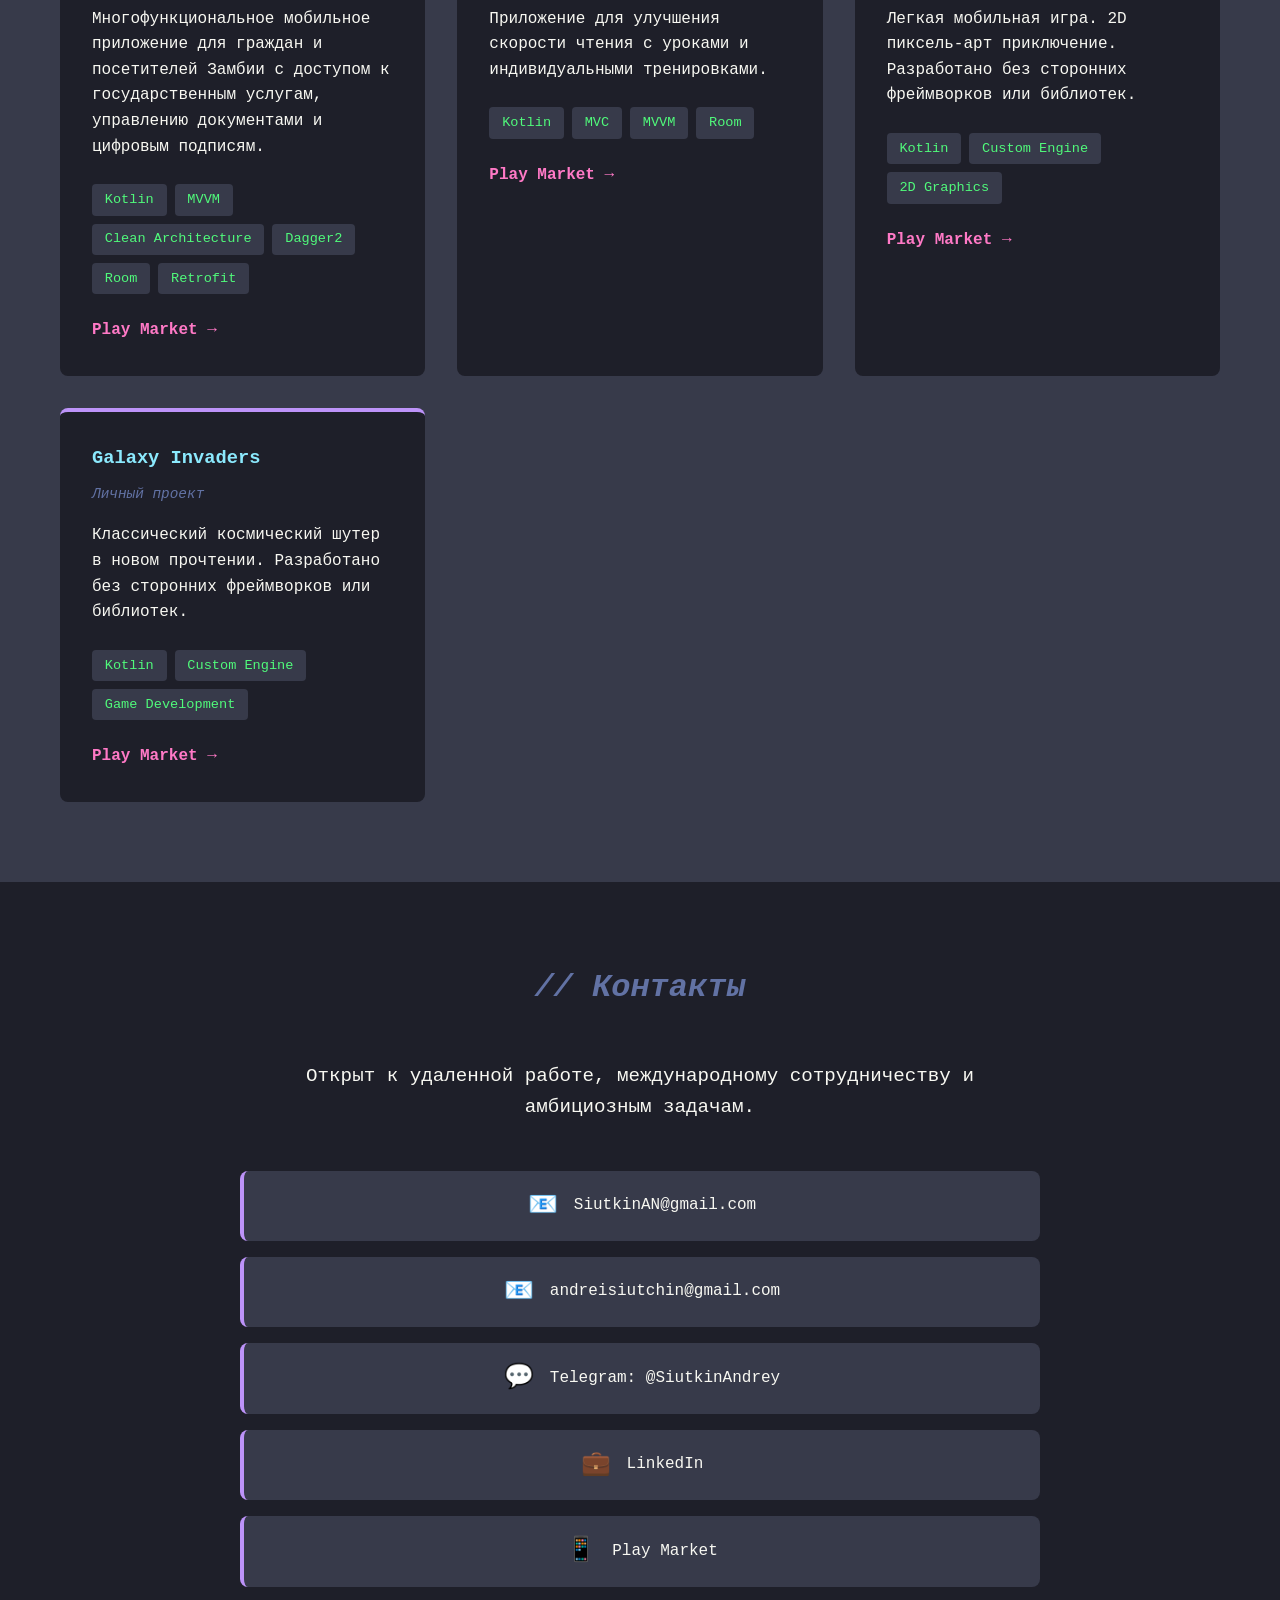
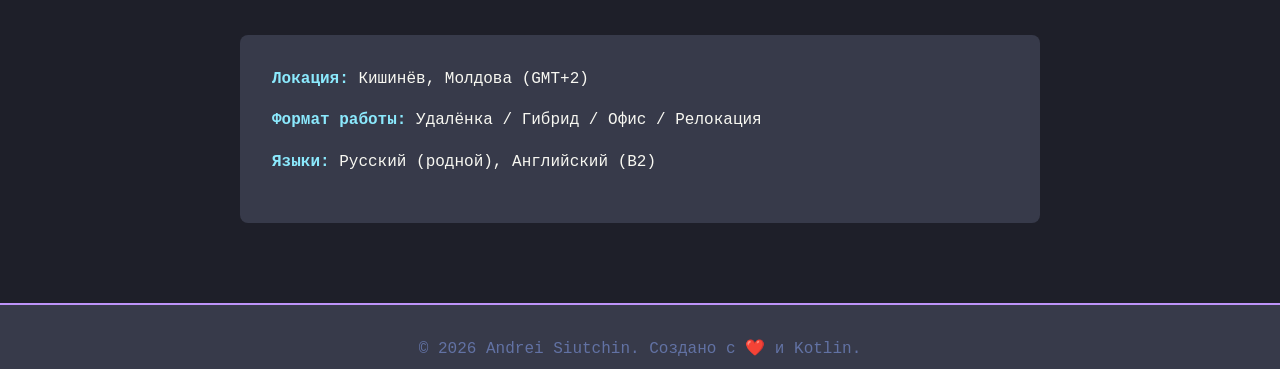
==== commit 7d6f2de9: "Update project titles and links in index.html" ====
--- a/ru/index.html
+++ b/ru/index.html
@@ -220,7 +220,7 @@
 
                 <div class="project-card">
                     <div class="project-header">
-                        <h3>SpeedReading</h3>
+                        <h3>Speed Reading</h3>
                         <span class="project-type">Личный проект</span>
                     </div>
                     <p class="project-description">Приложение для улучшения скорости чтения с уроками и индивидуальными тренировками.</p>
@@ -231,23 +231,23 @@
                         <span>Room</span>
                     </div>
                     <div class="project-links">
-                        <a href="https://play.google.com/store/apps/developer?id=sandev83" target="_blank" class="project-link">Play Market →</a>
+                        <a href="https://play.google.com/store/apps/details?id=com.sandevs.speedreading" target="_blank" class="project-link">Play Market →</a>
                     </div>
                 </div>
 
                 <div class="project-card">
                     <div class="project-header">
-                        <h3>Alchemist</h3>
+                        <h3>Alchemist: Magic Adventure</h3>
                         <span class="project-type">Личный проект</span>
                     </div>
                     <p class="project-description">Легкая мобильная игра. 2D пиксель-арт приключение. Разработано без сторонних фреймворков или библиотек.</p>
                     <div class="project-tech">
-                        <span>Java</span>
+                        <span>Kotlin</span>
                         <span>Custom Engine</span>
                         <span>2D Graphics</span>
                     </div>
                     <div class="project-links">
-                        <a href="https://play.google.com/store/apps/developer?id=sandev83" target="_blank" class="project-link">Play Market →</a>
+                        <a href="https://play.google.com/store/apps/details?id=com.sandevs.alchemist" target="_blank" class="project-link">Play Market →</a>
                     </div>
                 </div>
 
@@ -258,12 +258,12 @@
                     </div>
                     <p class="project-description">Классический космический шутер в новом прочтении. Разработано без сторонних фреймворков или библиотек.</p>
                     <div class="project-tech">
-                        <span>Java</span>
+                        <span>Kotlin</span>
                         <span>Custom Engine</span>
                         <span>Game Development</span>
                     </div>
                     <div class="project-links">
-                        <a href="https://play.google.com/store/apps/developer?id=sandev83" target="_blank" class="project-link">Play Market →</a>
+                        <a href="https://play.google.com/store/apps/details?id=com.sandevs.galaxyinvaders" target="_blank" class="project-link">Play Market →</a>
                     </div>
                 </div>
             </div>
--- a/style.css
+++ b/style.css
@@ -1,7 +1,7 @@
 /* Dracula Theme Color Palette */
 :root {
-    --bg: #282a36;
-    --current-line: #44475a;
+    --bg: #1e1f29;
+    --current-line: #373a4a;
     --fg: #f8f8f2;
     --comment: #6272a4;
     --cyan: #8be9fd;
